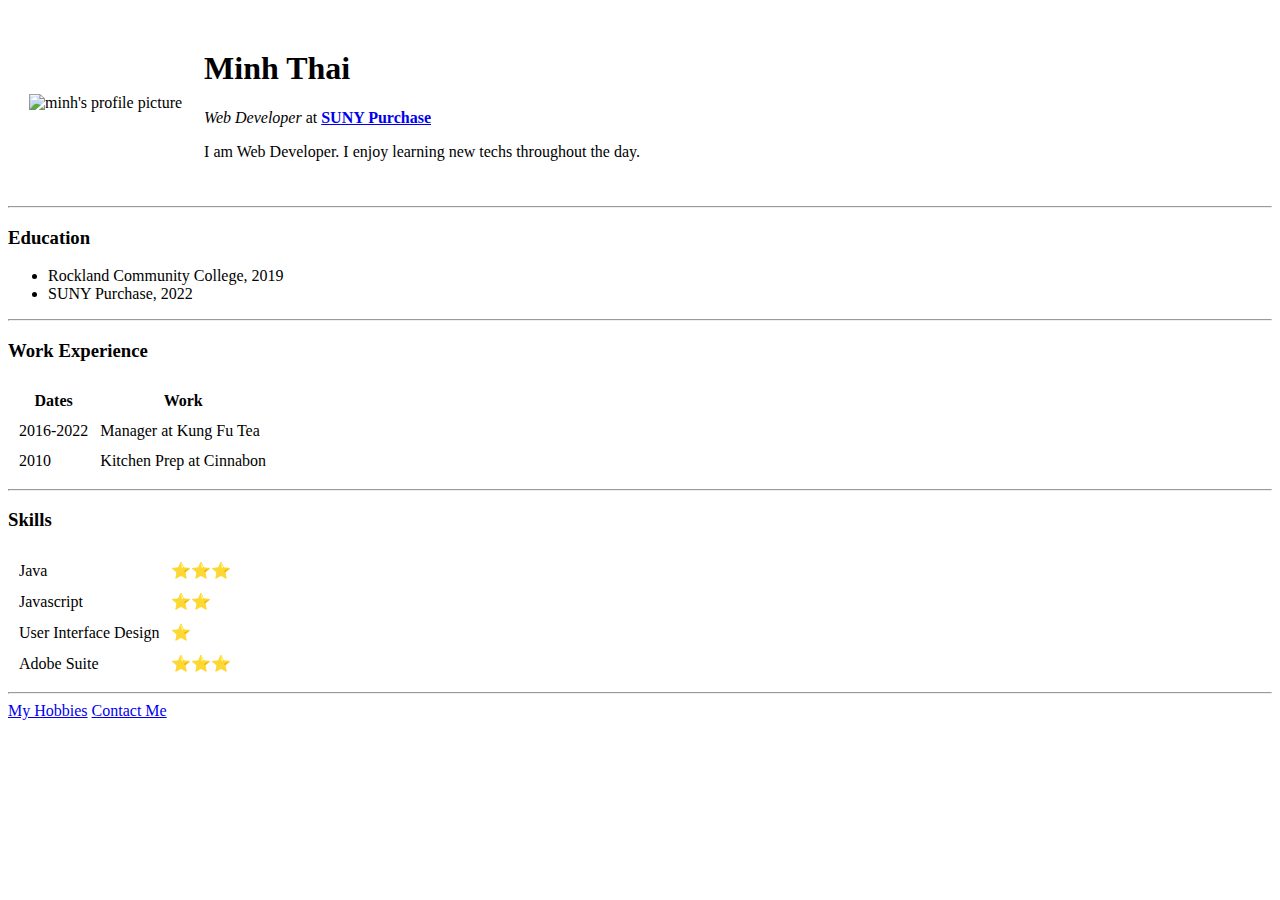
==== index.html @ 67100af7 "Add initial CV website files" ====
<!DOCTYPE html>
<html lang="en">
  <!--  -->
  <head>
    <meta charset="UTF-8" />
    <title>Minh's Personal Site</title>
  </head>

  <body>
    <table cellspacing="20">
      <tr>
        <td>
          <img
            src="https://cdn.discordapp.com/attachments/813600101469126726/981778074456715304/profile-modified.png"
            alt="minh's profile picture"
          />
        </td>
        <td>
          <h1>Minh Thai</h1>
          <p>
            <em>Web Developer</em> at
            <strong
              ><a href="https://www.purchase.edu/">SUNY Purchase</a></strong
            >
          </p>
          <p>
            I am Web Developer. I enjoy learning new techs throughout the day.
          </p>
        </td>
      </tr>
    </table>

    <hr />
    <h3>Education</h3>
    <ul>
      <li>Rockland Community College, 2019</li>
      <li>SUNY Purchase, 2022</li>
    </ul>
    <hr />
    <h3>Work Experience</h3>
    <table cellspacing="10">
      <thead>
        <tr>
          <th>Dates</th>
          <th>Work</th>
        </tr>
      </thead>

      <tbody>
        <tr>
          <td>2016-2022</td>
          <td>Manager at Kung Fu Tea</td>
        </tr>
        <tr>
          <td>2010</td>
          <td>Kitchen Prep at Cinnabon</td>
        </tr>
      </tbody>

      <tfoot>
        <!--  -->
      </tfoot>
    </table>
    <hr />

    <h3><strong>Skills</strong></h3>
    <table cellspacing="10">
      <tr>
        <td>Java</td>
        <td>⭐⭐⭐</td>
      </tr>
      <tr>
        <td>Javascript</td>
        <td>⭐⭐</td>
      </tr>
      <tr>
        <td>User Interface Design</td>
        <td>⭐</td>
      </tr>
      <tr>
        <td>Adobe Suite</td>
        <td>⭐⭐⭐</td>
      </tr>
    </table>
    <hr />
    <a href="frontend/hobbies.html">My Hobbies</a>
    <a href="frontend/contact.html">Contact Me</a>
  </body>
</html>
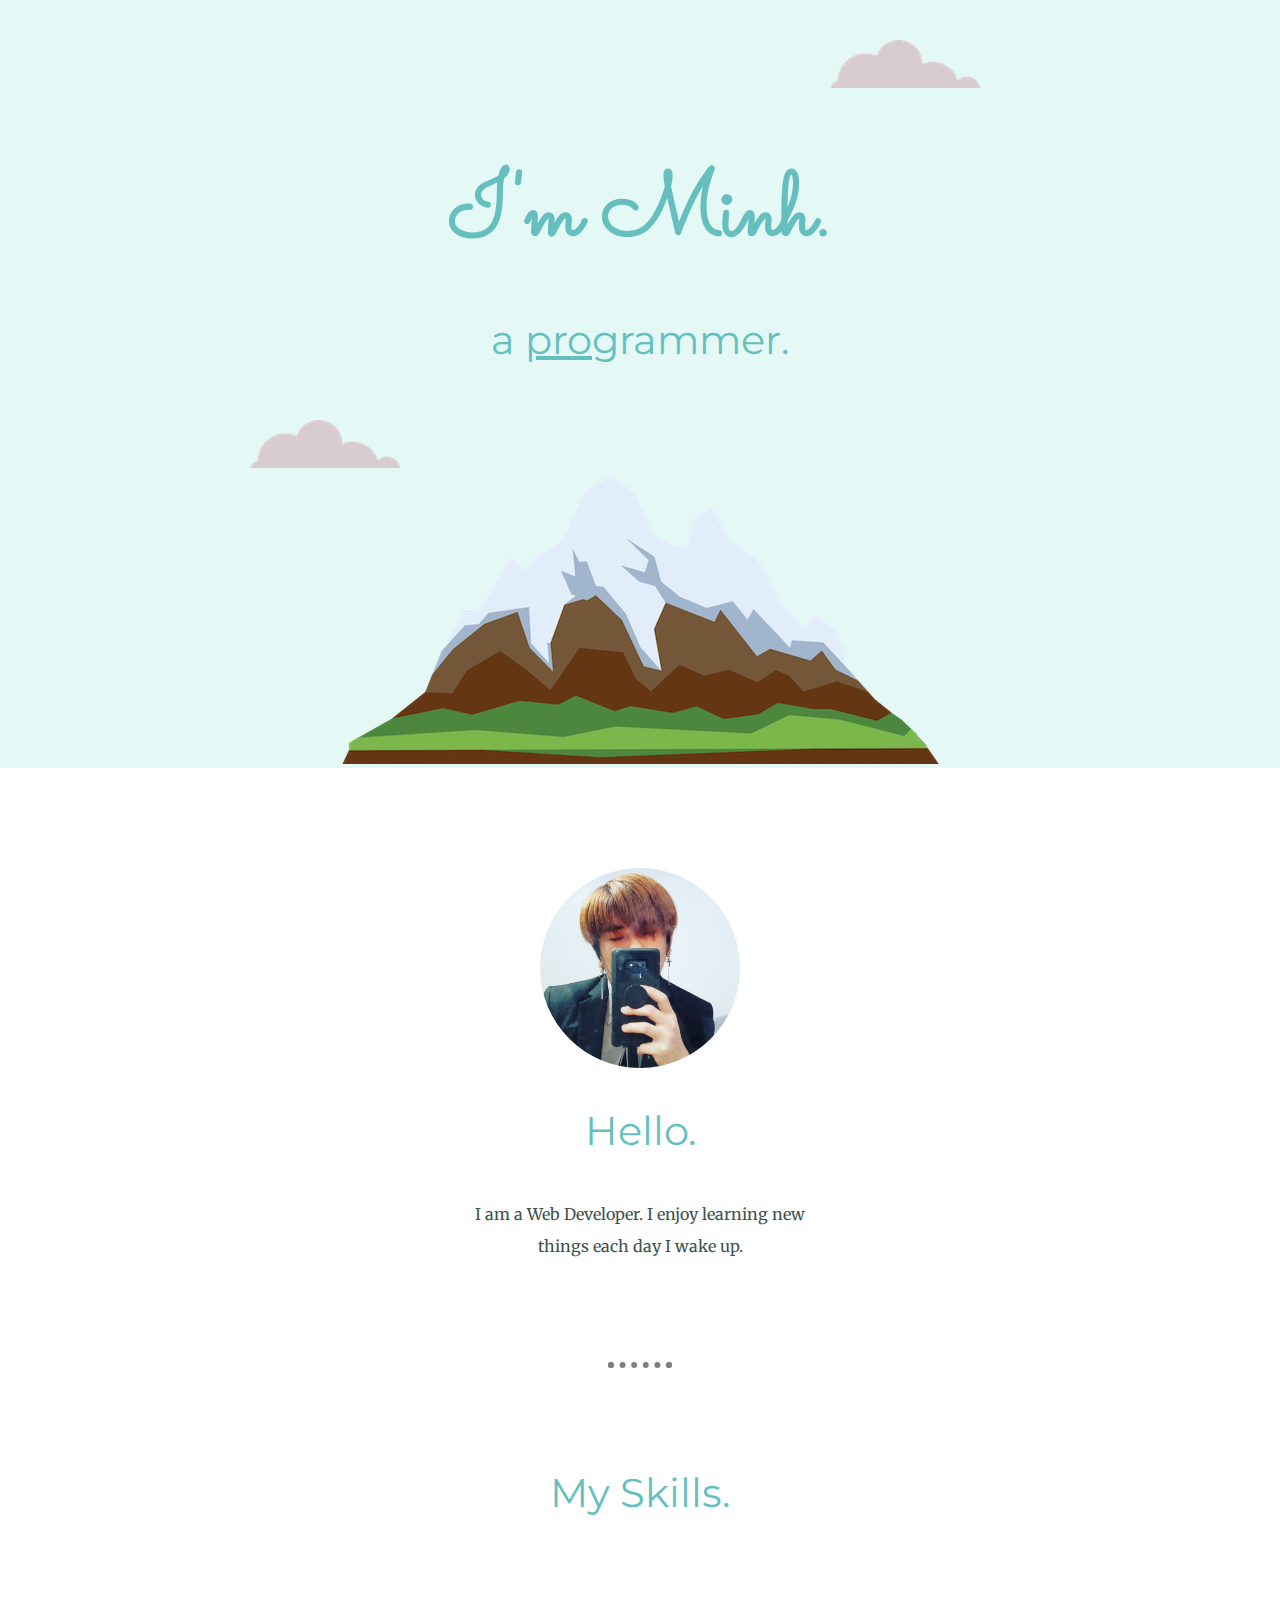
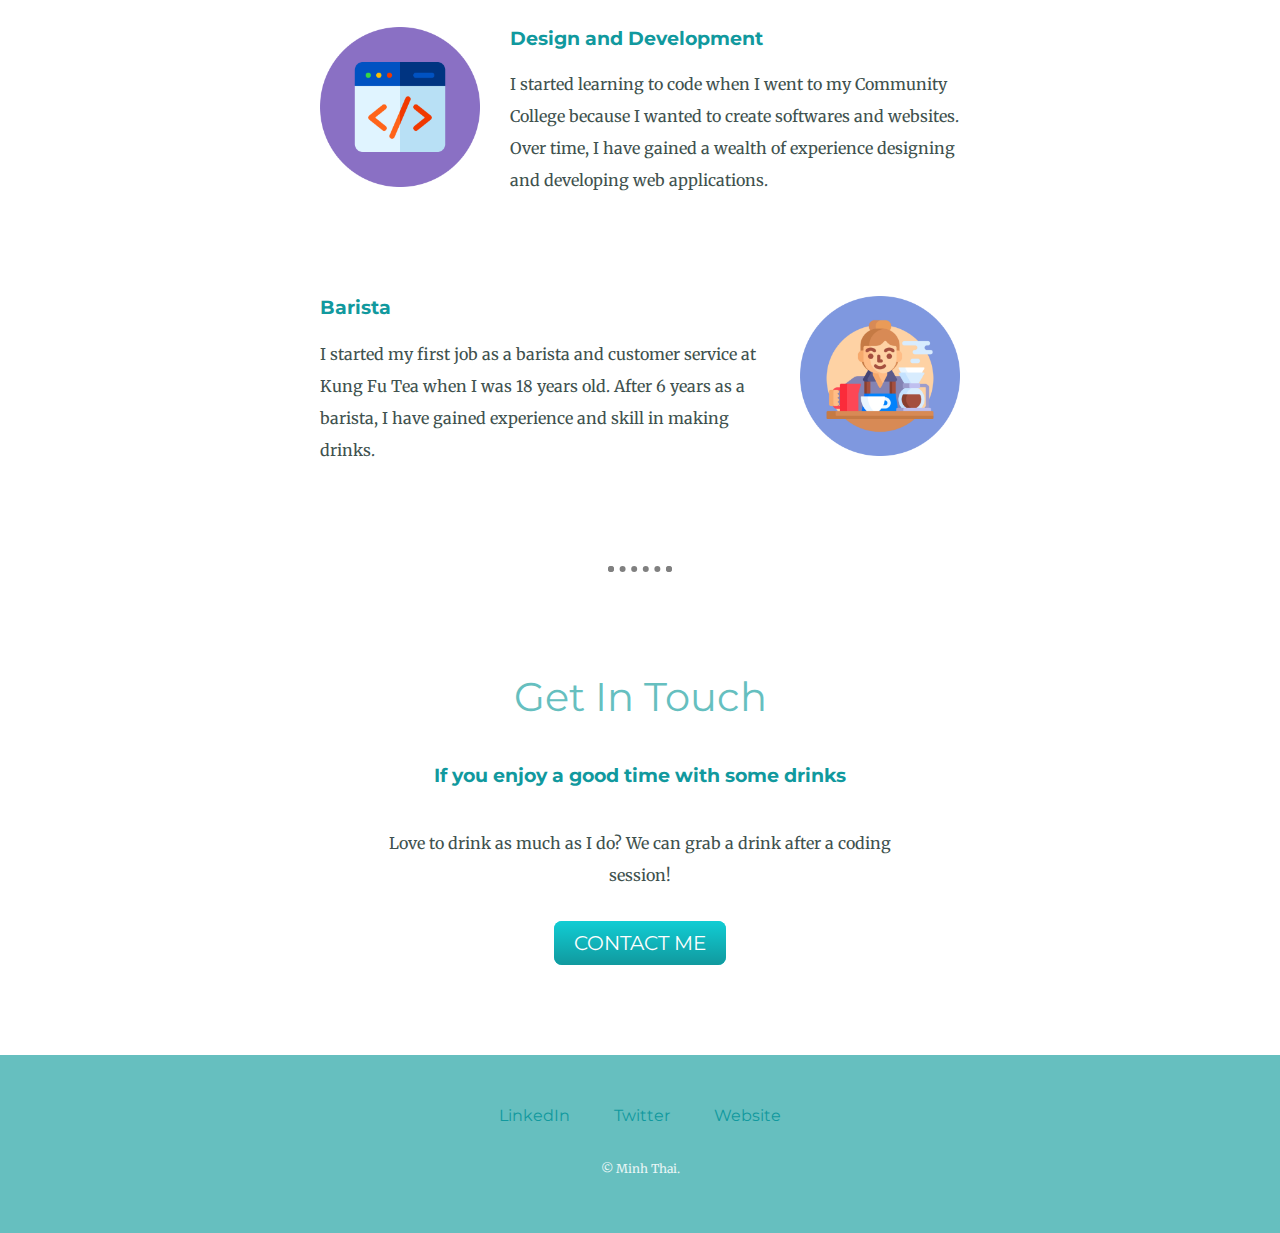
==== commit 9befee67: "v2 - updated website" ====
--- a/index.html
+++ b/index.html
@@ -1,89 +1,93 @@
 <!DOCTYPE html>
 <html lang="en">
-  <!--  -->
   <head>
     <meta charset="UTF-8" />
-    <title>Minh's Personal Site</title>
+    <meta http-equiv="X-UA-Compatible" content="IE=edge" />
+    <meta name="viewport" content="width=device-width, initial-scale=1.0" />
+    <title>Minh Thai</title>
+    <link rel="stylesheet" href="frontend/css/style.css" />
+    <link rel="icon" href="frontend/images/favicon.ico" />
+    <link rel="preconnect" href="https://fonts.googleapis.com" />
+    <link rel="preconnect" href="https://fonts.gstatic.com" crossorigin />
+    <link
+      href="https://fonts.googleapis.com/css2?family=Merriweather&family=Montserrat&family=Sacramento&display=swap"
+      rel="stylesheet"
+    />
   </head>
 
   <body>
-    <table cellspacing="20">
-      <tr>
-        <td>
+    <div class="top-container">
+      <img class="top-cloud" src="frontend/images/cloud.png" alt="cloud-img" />
+      <h1>I'm Minh.</h1>
+      <h2>a <span class="pro">pro</span>grammer.</h2>
+      <img
+        class="bottom-cloud"
+        src="frontend/images/cloud.png"
+        alt="cloud-img"
+      />
+      <img src="frontend/images/mountain.png" alt="mountain-img" />
+    </div>
+
+    <div class="middle-container">
+      <div class="profile">
+        <img src="frontend/images/profile-circle.png" alt="profile-image" />
+        <h2>Hello.</h2>
+        <p class="intro">
+          I am a Web Developer. I enjoy learning new things each day I wake up.
+        </p>
+      </div>
+      <hr />
+      <div class="skills">
+        <h2>My Skills.</h2>
+
+        <div class="skill-row__1">
           <img
-            src="https://cdn.discordapp.com/attachments/813600101469126726/981778074456715304/profile-modified.png"
-            alt="minh's profile picture"
+            class="code-img"
+            src="frontend/images/web-development-circle.png"
+            alt=""
           />
-        </td>
-        <td>
-          <h1>Minh Thai</h1>
+          <h3>Design and Development</h3>
           <p>
-            <em>Web Developer</em> at
-            <strong
-              ><a href="https://www.purchase.edu/">SUNY Purchase</a></strong
-            >
+            I started learning to code when I went to my Community College
+            because I wanted to create softwares and websites. Over time, I have
+            gained a wealth of experience designing and developing web
+            applications.
           </p>
+        </div>
+
+        <div class="skill-row__2">
+          <img
+            class="barista-img"
+            src="frontend/images/barista-circle.png"
+            alt=""
+          />
+          <h3>Barista</h3>
           <p>
-            I am Web Developer. I enjoy learning new techs throughout the day.
+            I started my first job as a barista and customer service at Kung Fu
+            Tea when I was 18 years old. After 6 years as a barista, I have
+            gained experience and skill in making drinks.
           </p>
-        </td>
-      </tr>
-    </table>
+        </div>
+      </div>
+      <hr />
+      <div class="contact-me">
+        <h2>Get In Touch</h2>
+        <h3>If you enjoy a good time with some drinks</h3>
+        <p class="contact-message">
+          Love to drink as much as I do? We can grab a drink after a coding
+          session!
+        </p>
+        <a class="btn" href="mailto:minhthai.university@gmail.com"
+          >CONTACT ME</a
+        >
+      </div>
+    </div>
 
-    <hr />
-    <h3>Education</h3>
-    <ul>
-      <li>Rockland Community College, 2019</li>
-      <li>SUNY Purchase, 2022</li>
-    </ul>
-    <hr />
-    <h3>Work Experience</h3>
-    <table cellspacing="10">
-      <thead>
-        <tr>
-          <th>Dates</th>
-          <th>Work</th>
-        </tr>
-      </thead>
-
-      <tbody>
-        <tr>
-          <td>2016-2022</td>
-          <td>Manager at Kung Fu Tea</td>
-        </tr>
-        <tr>
-          <td>2010</td>
-          <td>Kitchen Prep at Cinnabon</td>
-        </tr>
-      </tbody>
-
-      <tfoot>
-        <!--  -->
-      </tfoot>
-    </table>
-    <hr />
-
-    <h3><strong>Skills</strong></h3>
-    <table cellspacing="10">
-      <tr>
-        <td>Java</td>
-        <td>⭐⭐⭐</td>
-      </tr>
-      <tr>
-        <td>Javascript</td>
-        <td>⭐⭐</td>
-      </tr>
-      <tr>
-        <td>User Interface Design</td>
-        <td>⭐</td>
-      </tr>
-      <tr>
-        <td>Adobe Suite</td>
-        <td>⭐⭐⭐</td>
-      </tr>
-    </table>
-    <hr />
-    <a href="frontend/hobbies.html">My Hobbies</a>
-    <a href="frontend/contact.html">Contact Me</a>
+    <div class="bottom-container">
+      <a class="footer-link" href="https://www.linkedin.com/">LinkedIn</a>
+      <a class="footer-link" href="https://twitter.com/">Twitter</a>
+      <a class="footer-link" href="https://www.appbrewery.co/">Website</a>
+      <p class="copyright">© Minh Thai.</p>
+    </div>
   </body>
 </html>
--- a/frontend/css/style.css
+++ b/frontend/css/style.css
@@ -0,0 +1,141 @@
+body {
+  margin: 0;
+  text-align: center;
+  font-family: "Merriweather", serif;
+  color: #40514e;
+}
+
+h1 {
+  color: #66bfbf;
+  font-size: 5.625rem;
+  margin: 50px auto 0 auto;
+  font-family: "Sacramento", cursive;
+}
+
+h2 {
+  color: #66bfbf;
+  font-family: "Montserrat", sans-serif;
+  font-size: 2.5rem;
+  font-weight: normal;
+  padding-bottom: 10px;
+}
+
+h3 {
+  color: #11999e;
+  font-family: "Montserrat", sans-serif;
+}
+
+a {
+  color: #11999e;
+  font-family: "Montserrat", sans-serif;
+  margin: 10px 20px;
+  text-decoration: none;
+}
+
+a:hover {
+  color: #eaf6f6;
+}
+
+p {
+  line-height: 2;
+}
+
+hr {
+  border: dotted grey 6px;
+  border-bottom: none;
+  width: 4%;
+  margin: 100px auto 100px auto;
+}
+
+.top-container {
+  background-color: #e4f9f5;
+  position: relative;
+  padding-top: 100px;
+}
+
+.middle-container {
+  margin: 100px auto 100px auto;
+}
+
+.bottom-container {
+  background-color: #66bfbf;
+  padding: 50px 0 20px;
+}
+
+.skill-row__1,
+.skill-row__2 {
+  width: 50%;
+  margin: 100px auto 100px auto;
+  text-align: left;
+}
+
+.code-img {
+  width: 25%;
+  float: left;
+  margin-right: 30px;
+}
+
+.barista-img {
+  float: right;
+  margin-left: 30px;
+  width: 25%;
+}
+
+.pro {
+  text-decoration: underline;
+}
+
+.intro {
+  width: 30%;
+  margin: auto;
+}
+
+.top-cloud {
+  position: absolute;
+  right: 300px;
+  top: 40px;
+}
+
+.bottom-cloud {
+  position: absolute;
+  left: 250px;
+  bottom: 300px;
+}
+
+.contact-message {
+  width: 40%;
+  margin: 40px auto 40px auto;
+}
+
+.copyright {
+  color: #eaf6f6;
+  font-size: 0.75rem;
+  padding: 20px 0;
+}
+
+.btn {
+  background: #11cdd4;
+  background-image: -webkit-linear-gradient(top, #11cdd4, #11999e);
+  background-image: -moz-linear-gradient(top, #11cdd4, #11999e);
+  background-image: -ms-linear-gradient(top, #11cdd4, #11999e);
+  background-image: -o-linear-gradient(top, #11cdd4, #11999e);
+  background-image: linear-gradient(to bottom, #11cdd4, #11999e);
+  -webkit-border-radius: 8;
+  -moz-border-radius: 8;
+  border-radius: 8px;
+  font-family: "Montserrat", sans-serif;
+  color: #ffffff;
+  font-size: 20px;
+  padding: 10px 20px 10px 20px;
+  text-decoration: none;
+}
+
+.btn:hover {
+  background: #30e3cb;
+  background-image: -webkit-linear-gradient(top, #30e3cb, #2bc4ad);
+  background-image: -moz-linear-gradient(top, #30e3cb, #2bc4ad);
+  background-image: -ms-linear-gradient(top, #30e3cb, #2bc4ad);
+  background-image: -o-linear-gradient(top, #30e3cb, #2bc4ad);
+  background-image: linear-gradient(to bottom, #30e3cb, #2bc4ad);
+  text-decoration: none;
+}
